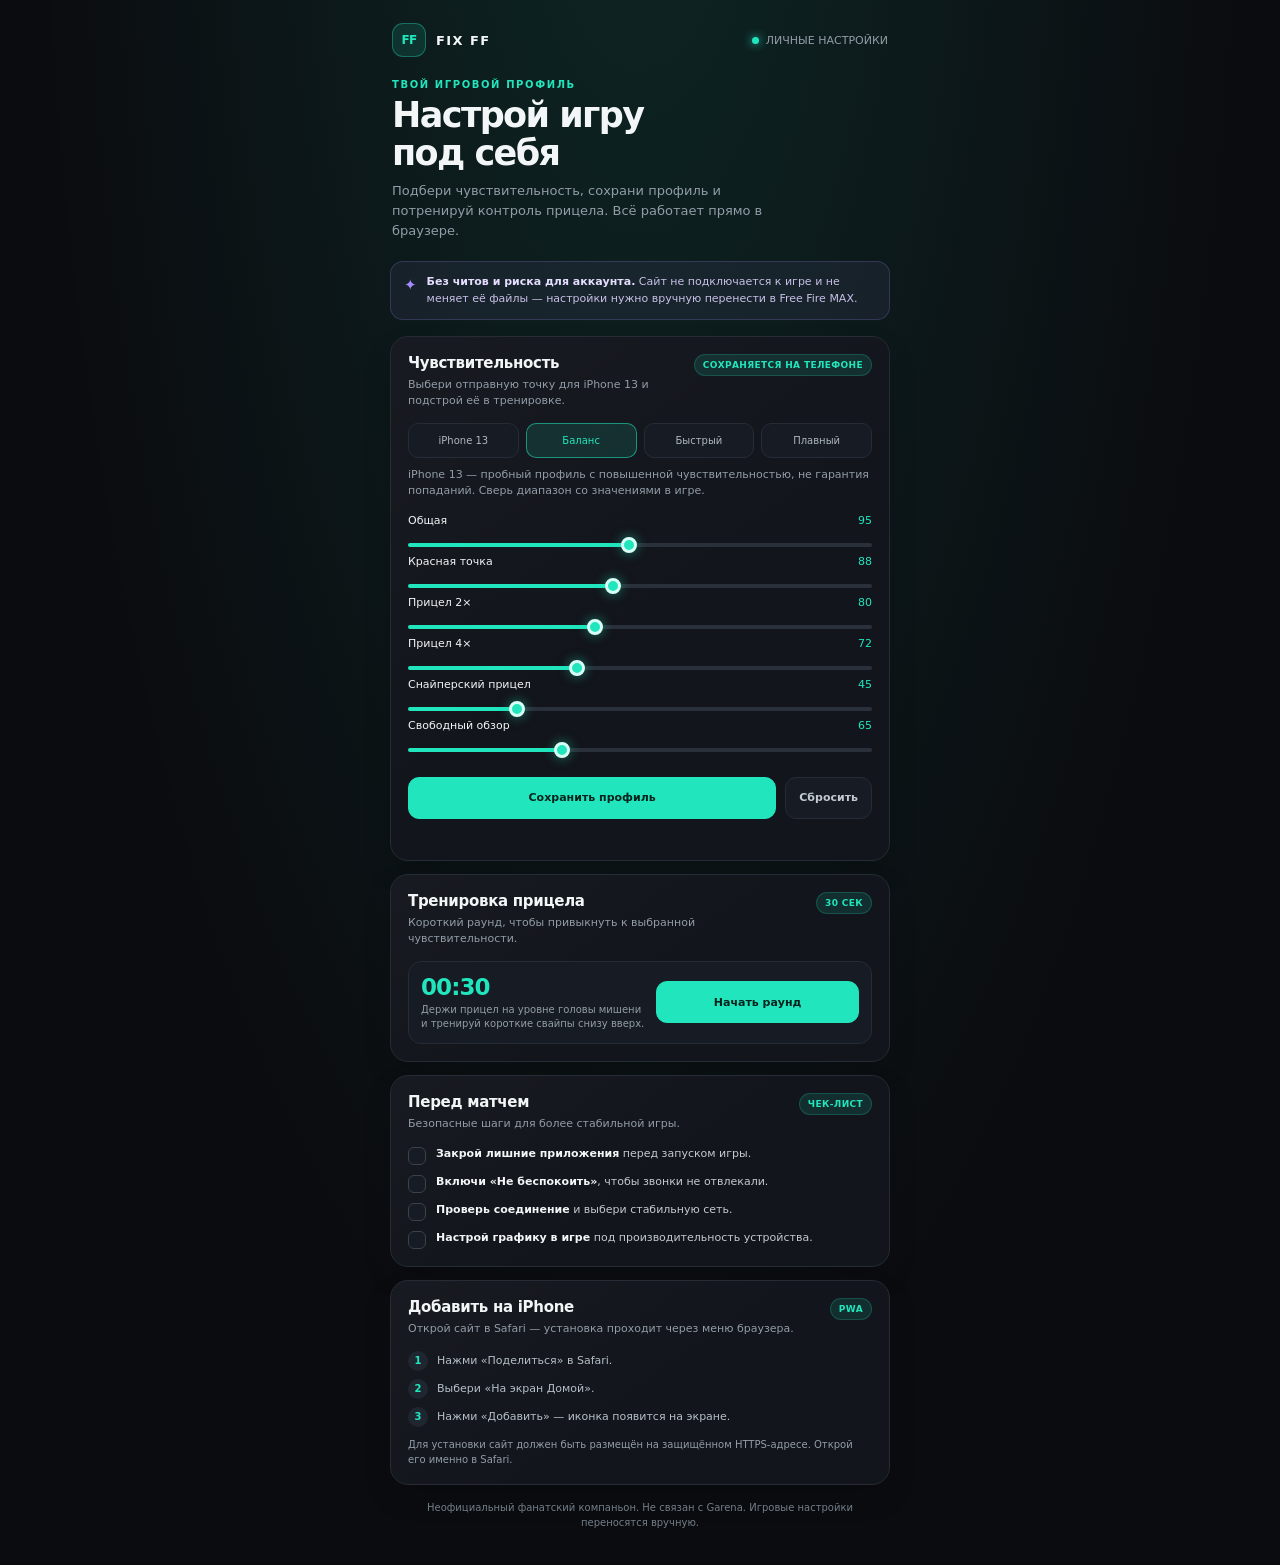
==== index.html @ a0e66955 "Add FIX FF iPhone app files Co-authored-by: Copilot <223556219+Copilot@users.noreply.github.com>" ====
<!doctype html>
<html lang="ru">
  <head>
    <meta charset="utf-8">
    <meta name="viewport" content="width=device-width, initial-scale=1, viewport-fit=cover">
    <meta name="theme-color" content="#0b0c10">
    <meta name="description" content="Настройки чувствительности и тренировка для Free Fire MAX. Работает как приложение на iPhone.">
    <title>FIX FF — настройки и тренировка</title>
    <link rel="manifest" href="manifest.webmanifest">
    <link rel="icon" href="icon.svg" type="image/svg+xml">
    <link rel="apple-touch-icon" href="apple-touch-icon.png">
    <style>
      :root {
        color-scheme: dark;
        --bg: #0b0c10;
        --panel: #12151b;
        --panel-soft: #171b23;
        --line: #252c35;
        --text: #f3f6f7;
        --muted: #929da7;
        --accent: #21e6bd;
        --accent-soft: rgba(33, 230, 189, .12);
        --purple: #a68aff;
        --danger: #ff847b;
        font-family: Inter, ui-sans-serif, system-ui, -apple-system, BlinkMacSystemFont, "Segoe UI", sans-serif;
        font-synthesis: none;
      }

      * { box-sizing: border-box; }

      body {
        min-height: 100vh;
        margin: 0;
        padding: max(18px, env(safe-area-inset-top)) 16px max(26px, env(safe-area-inset-bottom));
        background:
          radial-gradient(ellipse at 50% -18%, rgba(33, 230, 189, .12), transparent 38rem),
          var(--bg);
        color: var(--text);
      }

      button, input { font: inherit; }
      button { color: inherit; }
      .shell { width: min(100%, 500px); margin: 0 auto; }
      .topbar { display: flex; align-items: center; justify-content: space-between; margin: 5px 2px 22px; }
      .brand { display: flex; align-items: center; gap: 10px; font-size: 13px; font-weight: 800; letter-spacing: .11em; }
      .brand-mark {
        display: grid;
        width: 34px;
        height: 34px;
        place-items: center;
        border: 1px solid rgba(33, 230, 189, .35);
        border-radius: 11px;
        background: var(--accent-soft);
        color: var(--accent);
        font-size: 12px;
        letter-spacing: -.05em;
      }
      .offline { display: flex; align-items: center; gap: 7px; color: var(--muted); font-size: 11px; }
      .dot { width: 7px; height: 7px; border-radius: 50%; background: var(--accent); box-shadow: 0 0 10px var(--accent); }
      .hero { margin: 0 2px 20px; }
      .eyebrow { color: var(--accent); font-size: 10px; font-weight: 800; letter-spacing: .16em; text-transform: uppercase; }
      h1 { margin: 7px 0 8px; font-size: clamp(26px, 7vw, 35px); letter-spacing: -.045em; line-height: 1.08; }
      .intro { max-width: 390px; margin: 0; color: var(--muted); font-size: 13px; line-height: 1.55; }
      .notice {
        display: flex;
        gap: 10px;
        margin: 0 0 16px;
        padding: 12px 13px;
        border: 1px solid rgba(166, 138, 255, .2);
        border-radius: 13px;
        background: rgba(166, 138, 255, .07);
        color: #c9c0e8;
        font-size: 11px;
        line-height: 1.5;
      }
      .notice strong { color: #e6deff; }
      .notice-icon { flex: 0 0 auto; color: var(--purple); font-size: 15px; }
      .card {
        margin-bottom: 13px;
        padding: 17px;
        border: 1px solid var(--line);
        border-radius: 18px;
        background: linear-gradient(145deg, rgba(255,255,255,.025), transparent 55%), var(--panel);
        box-shadow: 0 12px 28px rgba(0,0,0,.13);
      }
      .card-heading { display: flex; align-items: flex-start; justify-content: space-between; gap: 12px; margin-bottom: 14px; }
      h2 { margin: 0; font-size: 15px; letter-spacing: -.02em; }
      .subheading { margin: 5px 0 0; color: var(--muted); font-size: 11px; line-height: 1.45; }
      .device-note { margin: -7px 0 15px; }
      .tag {
        flex: 0 0 auto;
        padding: 5px 8px;
        border: 1px solid rgba(33, 230, 189, .2);
        border-radius: 20px;
        background: var(--accent-soft);
        color: var(--accent);
        font-size: 9px;
        font-weight: 750;
        letter-spacing: .04em;
      }
      .presets { display: flex; gap: 7px; margin-bottom: 16px; }
      .preset {
        flex: 1;
        min-height: 35px;
        padding: 7px 5px;
        border: 1px solid var(--line);
        border-radius: 10px;
        background: var(--panel-soft);
        color: #aeb8c1;
        font-size: 10px;
        cursor: pointer;
      }
      .preset[aria-pressed="true"] { border-color: rgba(33,230,189,.55); background: var(--accent-soft); color: var(--accent); }
      .slider-row { margin: 0 0 15px; }
      .slider-row:last-child { margin-bottom: 0; }
      .slider-label { display: flex; justify-content: space-between; align-items: center; margin-bottom: 8px; font-size: 11px; }
      .slider-label output { min-width: 30px; color: var(--accent); font-variant-numeric: tabular-nums; text-align: right; }
      input[type="range"] {
        display: block;
        width: 100%;
        height: 20px;
        margin: 0;
        appearance: none;
        background: transparent;
        cursor: pointer;
      }
      input[type="range"]::-webkit-slider-runnable-track { height: 4px; border-radius: 8px; background: linear-gradient(to right, var(--accent) var(--fill, 50%), #293039 var(--fill, 50%)); }
      input[type="range"]::-moz-range-track { height: 4px; border-radius: 8px; background: #293039; }
      input[type="range"]::-moz-range-progress { height: 4px; border-radius: 8px; background: var(--accent); }
      input[type="range"]::-webkit-slider-thumb {
        width: 16px;
        height: 16px;
        margin-top: -6px;
        appearance: none;
        border: 3px solid #d8fff6;
        border-radius: 50%;
        background: var(--accent);
        box-shadow: 0 0 12px rgba(33,230,189,.5);
      }
      input[type="range"]::-moz-range-thumb { width: 10px; height: 10px; border: 3px solid #d8fff6; border-radius: 50%; background: var(--accent); box-shadow: 0 0 12px rgba(33,230,189,.5); }
      .actions { display: flex; gap: 9px; margin-top: 17px; }
      .button {
        min-height: 42px;
        padding: 10px 13px;
        border: 1px solid var(--line);
        border-radius: 11px;
        background: var(--panel-soft);
        font-size: 11px;
        font-weight: 750;
        cursor: pointer;
        transition: transform .15s ease, border-color .15s ease;
      }
      .button:active, .preset:active { transform: scale(.98); }
      .button-primary { flex: 1; border-color: var(--accent); background: var(--accent); color: #06221c; }
      .button-quiet { color: #c3cbd1; }
      .saved-note { min-height: 15px; margin: 9px 0 0; color: var(--accent); font-size: 10px; }
      .drill-box { display: flex; align-items: center; justify-content: space-between; gap: 12px; padding: 12px; border: 1px solid var(--line); border-radius: 13px; background: var(--panel-soft); }
      .drill-time { color: var(--accent); font-size: 23px; font-weight: 800; font-variant-numeric: tabular-nums; letter-spacing: -.04em; }
      .drill-copy { margin-top: 3px; color: var(--muted); font-size: 10px; line-height: 1.4; }
      .drill-box .button { min-width: 98px; }
      .tip-list { display: grid; gap: 9px; margin: 0; padding: 0; list-style: none; }
      .tip { display: flex; align-items: flex-start; gap: 10px; color: #c3cbd1; font-size: 11px; line-height: 1.45; }
      .check {
        display: grid;
        flex: 0 0 18px;
        width: 18px;
        height: 18px;
        margin-top: 1px;
        place-items: center;
        border: 1px solid #39434d;
        border-radius: 6px;
        background: #171b23;
        color: #06221c;
        font-size: 11px;
        cursor: pointer;
      }
      .check[aria-pressed="true"] { border-color: var(--accent); background: var(--accent); }
      .tip strong { color: var(--text); font-weight: 650; }
      .install-steps { display: grid; gap: 8px; margin: 13px 0 0; padding: 0; list-style: none; counter-reset: steps; }
      .install-steps li { display: flex; align-items: center; gap: 9px; color: #b6c0c8; font-size: 11px; line-height: 1.4; counter-increment: steps; }
      .install-steps li::before {
        display: grid;
        flex: 0 0 20px;
        width: 20px;
        height: 20px;
        place-items: center;
        border-radius: 50%;
        background: #202630;
        color: var(--accent);
        content: counter(steps);
        font-size: 10px;
        font-weight: 800;
      }
      .install-note { margin: 10px 0 0; color: var(--muted); font-size: 10px; line-height: 1.5; }
      .footer { padding: 2px 4px 8px; color: #737e88; font-size: 10px; line-height: 1.55; text-align: center; }
      .visually-hidden { position: absolute; width: 1px; height: 1px; padding: 0; overflow: hidden; clip: rect(0,0,0,0); white-space: nowrap; clip-path: inset(50%); }
      @media (max-width: 380px) {
        .card-heading { flex-wrap: wrap; }
        .card-heading > div { min-width: 0; }
      }
      @media (prefers-reduced-motion: reduce) { *, *::before, *::after { scroll-behavior: auto !important; transition-duration: .01ms !important; } }
    </style>
  </head>
  <body>
    <main class="shell">
      <header class="topbar">
        <div class="brand"><span class="brand-mark" aria-hidden="true">FF</span><span>FIX FF</span></div>
        <div class="offline"><span class="dot" aria-hidden="true"></span><span>ЛИЧНЫЕ НАСТРОЙКИ</span></div>
      </header>

      <section class="hero" aria-labelledby="page-title">
        <div class="eyebrow">твой игровой профиль</div>
        <h1 id="page-title">Настрой игру<br>под себя</h1>
        <p class="intro">Подбери чувствительность, сохрани профиль и потренируй контроль прицела. Всё работает прямо в браузере.</p>
      </section>

      <aside class="notice">
        <span class="notice-icon" aria-hidden="true">✦</span>
        <span><strong>Без читов и риска для аккаунта.</strong> Сайт не подключается к игре и не меняет её файлы — настройки нужно вручную перенести в Free Fire MAX.</span>
      </aside>

      <section class="card" aria-labelledby="sensitivity-title">
        <div class="card-heading">
          <div>
            <h2 id="sensitivity-title">Чувствительность</h2>
            <p class="subheading">Выбери отправную точку для iPhone 13 и подстрой её в тренировке.</p>
          </div>
          <span class="tag">СОХРАНЯЕТСЯ НА ТЕЛЕФОНЕ</span>
        </div>

        <div class="presets" role="group" aria-label="Готовые профили">
          <button class="preset" type="button" data-preset="iphone13" aria-pressed="false">iPhone 13</button>
          <button class="preset" type="button" data-preset="balanced" aria-pressed="true">Баланс</button>
          <button class="preset" type="button" data-preset="fast" aria-pressed="false">Быстрый</button>
          <button class="preset" type="button" data-preset="steady" aria-pressed="false">Плавный</button>
        </div>
        <p class="subheading device-note">iPhone 13 — пробный профиль с повышенной чувствительностью, не гарантия попаданий. Сверь диапазон со значениями в игре.</p>

        <div id="sliders">
          <label class="slider-row">
            <span class="slider-label"><span>Общая</span><output for="general">95</output></span>
            <input id="general" name="general" type="range" min="0" max="200" value="95">
          </label>
          <label class="slider-row">
            <span class="slider-label"><span>Красная точка</span><output for="redDot">88</output></span>
            <input id="redDot" name="redDot" type="range" min="0" max="200" value="88">
          </label>
          <label class="slider-row">
            <span class="slider-label"><span>Прицел 2×</span><output for="scope2">80</output></span>
            <input id="scope2" name="scope2" type="range" min="0" max="200" value="80">
          </label>
          <label class="slider-row">
            <span class="slider-label"><span>Прицел 4×</span><output for="scope4">72</output></span>
            <input id="scope4" name="scope4" type="range" min="0" max="200" value="72">
          </label>
          <label class="slider-row">
            <span class="slider-label"><span>Снайперский прицел</span><output for="sniper">45</output></span>
            <input id="sniper" name="sniper" type="range" min="0" max="200" value="45">
          </label>
          <label class="slider-row">
            <span class="slider-label"><span>Свободный обзор</span><output for="freeLook">65</output></span>
            <input id="freeLook" name="freeLook" type="range" min="0" max="200" value="65">
          </label>
        </div>

        <div class="actions">
          <button id="save-settings" class="button button-primary" type="button">Сохранить профиль</button>
          <button id="reset-settings" class="button button-quiet" type="button">Сбросить</button>
        </div>
        <p id="saved-note" class="saved-note" role="status" aria-live="polite"></p>
      </section>

      <section class="card" aria-labelledby="training-title">
        <div class="card-heading">
          <div>
            <h2 id="training-title">Тренировка прицела</h2>
            <p class="subheading">Короткий раунд, чтобы привыкнуть к выбранной чувствительности.</p>
          </div>
          <span class="tag">30 СЕК</span>
        </div>
        <div class="drill-box">
          <div>
            <div id="timer" class="drill-time" aria-live="off">00:30</div>
            <div class="drill-copy">Держи прицел на уровне головы мишени<br>и тренируй короткие свайпы снизу вверх.</div>
          </div>
          <button id="start-drill" class="button button-primary" type="button">Начать раунд</button>
        </div>
      </section>

      <section class="card" aria-labelledby="optimization-title">
        <div class="card-heading">
          <div>
            <h2 id="optimization-title">Перед матчем</h2>
            <p class="subheading">Безопасные шаги для более стабильной игры.</p>
          </div>
          <span class="tag">ЧЕК-ЛИСТ</span>
        </div>
        <ul class="tip-list">
          <li class="tip"><button class="check" type="button" aria-pressed="false" aria-label="Отметить: закрыть лишние приложения"></button><span><strong>Закрой лишние приложения</strong> перед запуском игры.</span></li>
          <li class="tip"><button class="check" type="button" aria-pressed="false" aria-label="Отметить: включить режим Не беспокоить"></button><span><strong>Включи «Не беспокоить»</strong>, чтобы звонки не отвлекали.</span></li>
          <li class="tip"><button class="check" type="button" aria-pressed="false" aria-label="Отметить: проверить соединение"></button><span><strong>Проверь соединение</strong> и выбери стабильную сеть.</span></li>
          <li class="tip"><button class="check" type="button" aria-pressed="false" aria-label="Отметить: настроить графику в игре"></button><span><strong>Настрой графику в игре</strong> под производительность устройства.</span></li>
        </ul>
      </section>

      <section class="card" aria-labelledby="install-title">
        <div class="card-heading">
          <div>
            <h2 id="install-title">Добавить на iPhone</h2>
            <p class="subheading">Открой сайт в Safari — установка проходит через меню браузера.</p>
          </div>
          <span class="tag">PWA</span>
        </div>
        <ol class="install-steps">
          <li>Нажми «Поделиться» в Safari.</li>
          <li>Выбери «На экран Домой».</li>
          <li>Нажми «Добавить» — иконка появится на экране.</li>
        </ol>
        <p class="install-note">Для установки сайт должен быть размещён на защищённом HTTPS-адресе. Открой его именно в Safari.</p>
      </section>

      <footer class="footer">Неофициальный фанатский компаньон. Не связан с Garena. Игровые настройки переносятся вручную.</footer>
    </main>

    <script>
      (() => {
        const storageKey = "fix-ff-profile-v1";
        const defaults = { general: 95, redDot: 88, scope2: 80, scope4: 72, sniper: 45, freeLook: 65 };
        const presets = {
          iphone13: { general: 170, redDot: 160, scope2: 145, scope4: 125, sniper: 80, freeLook: 120 },
          balanced: defaults,
          fast: { general: 120, redDot: 112, scope2: 98, scope4: 86, sniper: 54, freeLook: 82 },
          steady: { general: 78, redDot: 72, scope2: 64, scope4: 56, sniper: 35, freeLook: 52 }
        };
        const sliderInputs = [...document.querySelectorAll('#sliders input[type="range"]')];
        const saveMessage = document.getElementById("saved-note");

        function setSlider(input, value) {
          const number = Math.max(Number(input.min), Math.min(Number(input.max), Number(value)));
          input.value = String(number);
          input.parentElement.querySelector("output").value = String(number);
          input.style.setProperty("--fill", `${number / Number(input.max) * 100}%`);
        }

        function readSettings() {
          return Object.fromEntries(sliderInputs.map((input) => [input.name, Number(input.value)]));
        }

        function loadSettings() {
          try {
            const stored = JSON.parse(localStorage.getItem(storageKey));
            if (!stored || typeof stored !== "object" || Array.isArray(stored)) return defaults;
            return Object.fromEntries(sliderInputs.map((input) => {
              const value = stored[input.name];
              return [input.name, Number.isFinite(value) ? value : defaults[input.name]];
            }));
          } catch (error) {
            saveMessage.textContent = "Не удалось прочитать профиль из памяти браузера.";
            console.error("Could not read the saved sensitivity profile.", error);
            return defaults;
          }
        }

        function applySettings(settings) {
          sliderInputs.forEach((input) => setSlider(input, settings[input.name]));
          document.querySelectorAll(".preset").forEach((button) => {
            const preset = presets[button.dataset.preset];
            const selected = Object.keys(preset).every((key) => preset[key] === Number(settings[key]));
            button.setAttribute("aria-pressed", String(selected));
          });
        }

        applySettings(loadSettings());
        sliderInputs.forEach((input) => input.addEventListener("input", () => {
          setSlider(input, input.value);
          document.querySelectorAll(".preset").forEach((button) => button.setAttribute("aria-pressed", "false"));
          saveMessage.textContent = "Изменения не сохранены.";
        }));

        document.querySelectorAll(".preset").forEach((button) => {
          button.addEventListener("click", () => {
            applySettings(presets[button.dataset.preset]);
            saveMessage.textContent = "Профиль выбран — нажми «Сохранить профиль».";
          });
        });

        document.getElementById("save-settings").addEventListener("click", () => {
          try {
            localStorage.setItem(storageKey, JSON.stringify(readSettings()));
            saveMessage.textContent = "Профиль сохранён на этом устройстве.";
          } catch (error) {
            saveMessage.textContent = "Не удалось сохранить профиль. Проверь настройки приватности браузера.";
            console.error("Could not save the sensitivity profile.", error);
          }
        });

        document.getElementById("reset-settings").addEventListener("click", () => {
          applySettings(defaults);
          saveMessage.textContent = "Настройки сброшены. Чтобы сохранить, нажми «Сохранить профиль».";
        });

        document.querySelectorAll(".check").forEach((button, index) => {
          const checklistKey = `fix-ff-check-${index}`;
          button.setAttribute("aria-pressed", String(localStorage.getItem(checklistKey) === "true"));
          button.textContent = button.getAttribute("aria-pressed") === "true" ? "✓" : "";
          button.addEventListener("click", () => {
            const pressed = button.getAttribute("aria-pressed") !== "true";
            button.setAttribute("aria-pressed", String(pressed));
            button.textContent = pressed ? "✓" : "";
            localStorage.setItem(checklistKey, String(pressed));
          });
        });

        let remaining = 30;
        let drillInterval;
        const timer = document.getElementById("timer");
        const startButton = document.getElementById("start-drill");

        function showTime() {
          timer.textContent = `00:${String(remaining).padStart(2, "0")}`;
        }

        startButton.addEventListener("click", () => {
          if (drillInterval) {
            clearInterval(drillInterval);
            drillInterval = undefined;
            startButton.textContent = "Продолжить";
            return;
          }
          if (remaining === 0) remaining = 30;
          startButton.textContent = "Пауза";
          drillInterval = setInterval(() => {
            remaining -= 1;
            showTime();
            if (remaining <= 0) {
              clearInterval(drillInterval);
              drillInterval = undefined;
              startButton.textContent = "Ещё раунд";
              saveMessage.textContent = "Раунд завершён — попробуй настройки в игре.";
            }
          }, 1000);
        });

        if ("serviceWorker" in navigator) {
          window.addEventListener("load", () => {
            navigator.serviceWorker.register("./service-worker.js").catch((error) => {
              console.error("Could not enable offline support.", error);
            });
          });
        }
      })();
    </script>
  </body>
</html>
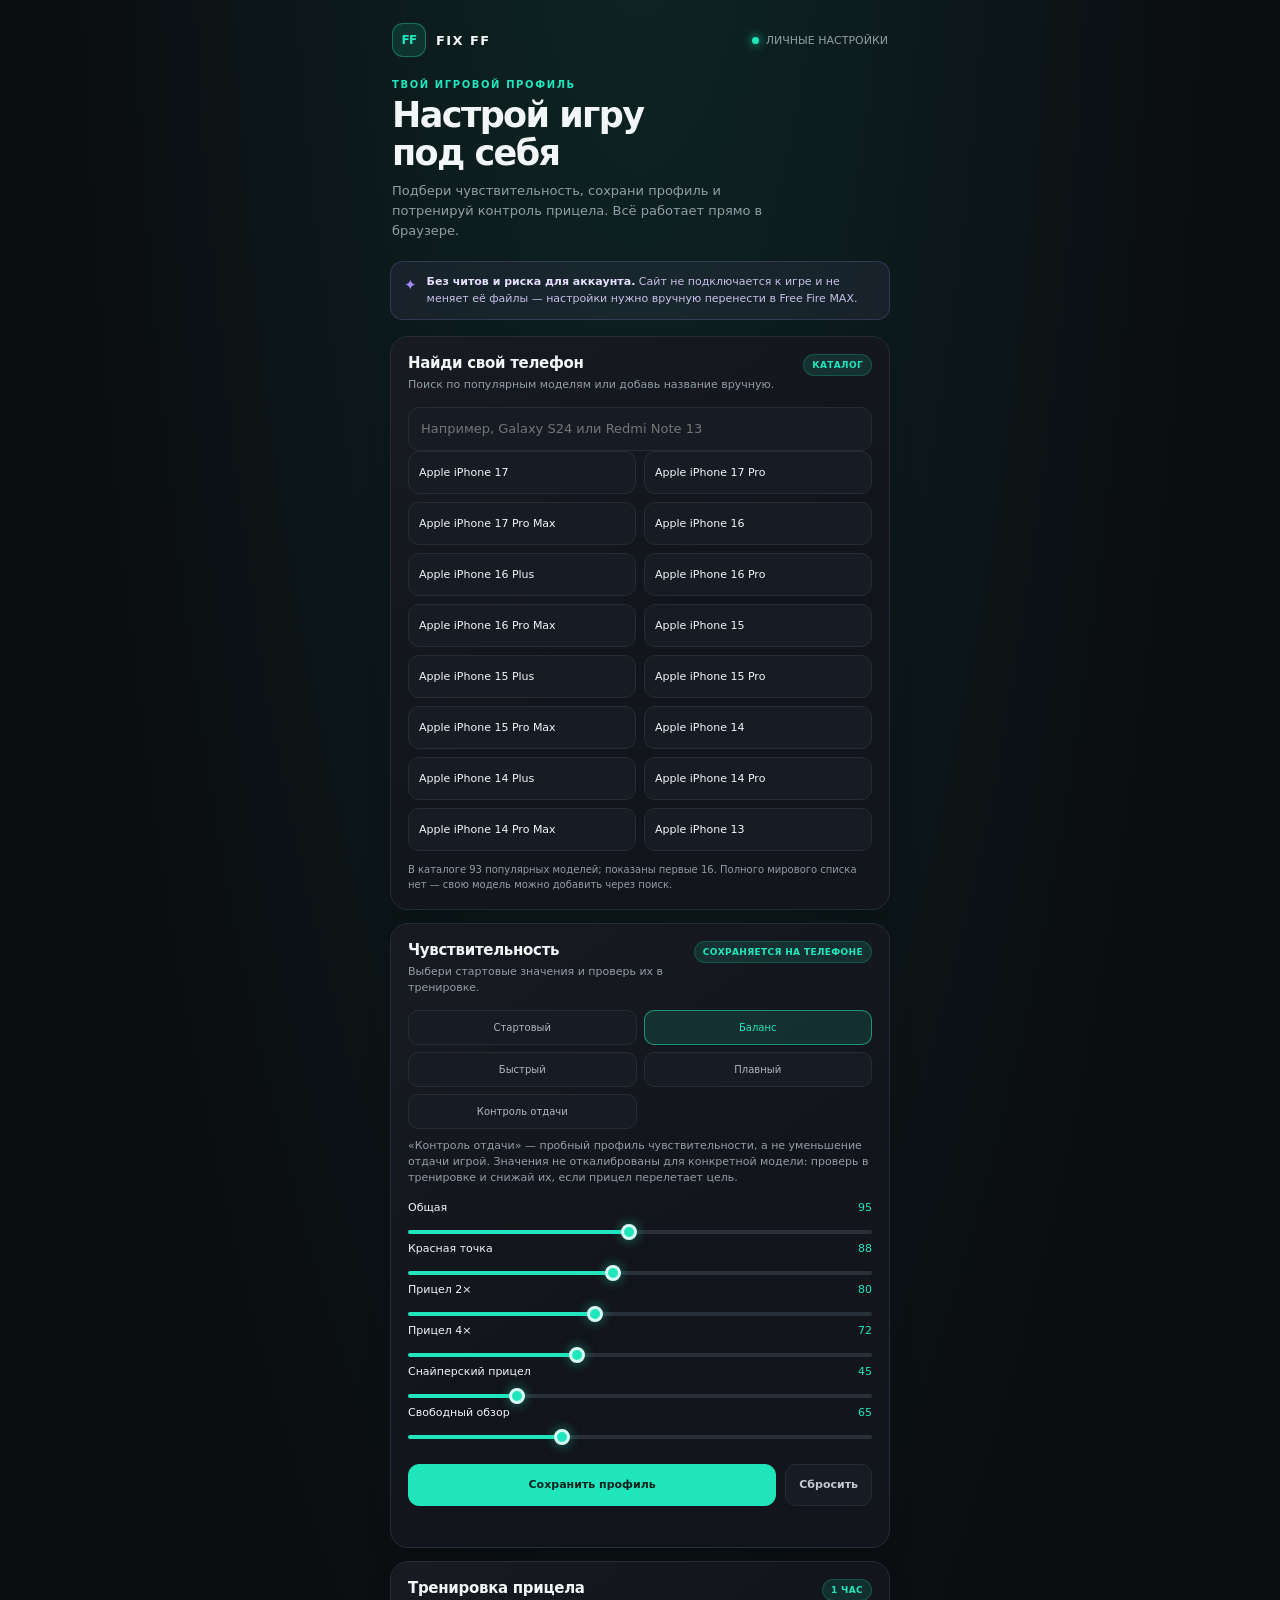
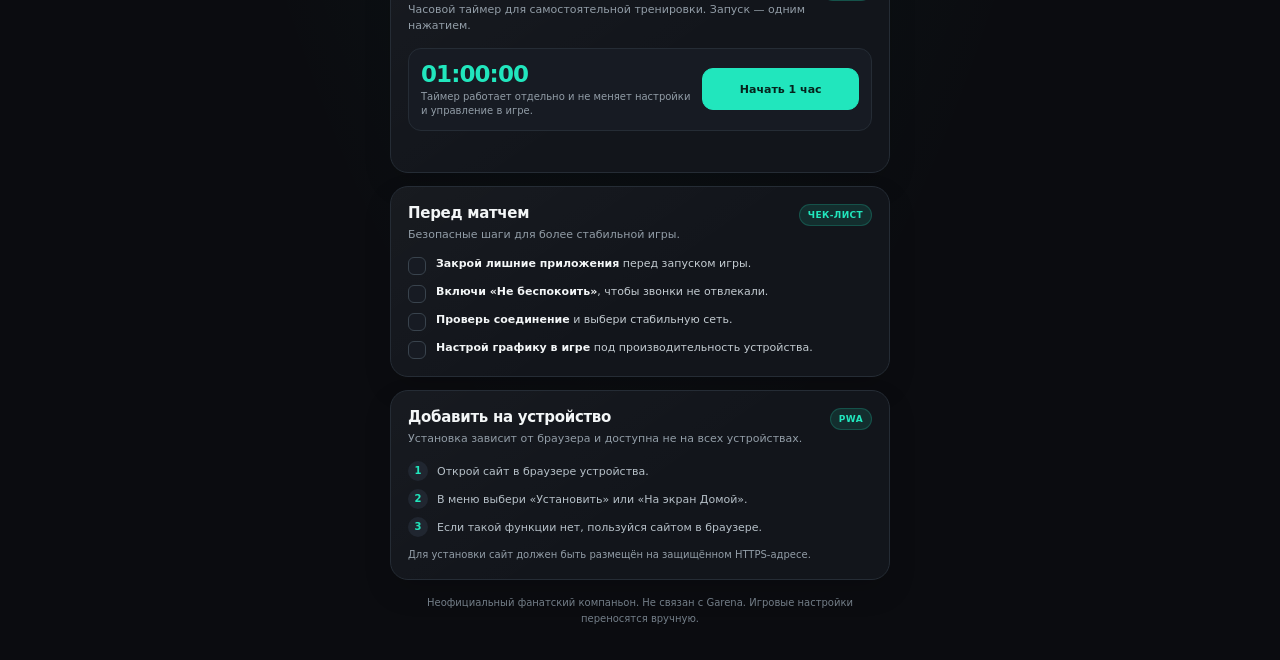
==== commit 918b0ef2: "Add device profiles and one-hour training timer" ====
--- a/index.html
+++ b/index.html
@@ -98,11 +98,10 @@
         font-weight: 750;
         letter-spacing: .04em;
       }
-      .presets { display: flex; gap: 7px; margin-bottom: 16px; }
+      .presets { display: grid; grid-template-columns: repeat(2, minmax(0, 1fr)); gap: 7px; margin-bottom: 16px; }
       .preset {
-        flex: 1;
         min-height: 35px;
-        padding: 7px 5px;
+        padding: 7px;
         border: 1px solid var(--line);
         border-radius: 10px;
         background: var(--panel-soft);
@@ -154,6 +153,71 @@
       .button-primary { flex: 1; border-color: var(--accent); background: var(--accent); color: #06221c; }
       .button-quiet { color: #c3cbd1; }
       .saved-note { min-height: 15px; margin: 9px 0 0; color: var(--accent); font-size: 10px; }
+      .device-search { margin-bottom: 12px; }
+      .device-search input {
+        width: 100%;
+        min-height: 44px;
+        padding: 10px 12px;
+        border: 1px solid var(--line);
+        border-radius: 11px;
+        outline-color: var(--accent);
+        background: var(--panel-soft);
+        color: var(--text);
+        font-size: 13px;
+      }
+      .device-results { display: grid; grid-template-columns: repeat(2, minmax(0, 1fr)); gap: 8px; }
+      .device-option {
+        min-width: 0;
+        min-height: 43px;
+        padding: 9px 10px;
+        border: 1px solid var(--line);
+        border-radius: 11px;
+        background: var(--panel-soft);
+        color: var(--text);
+        font-size: 11px;
+        text-align: left;
+        cursor: pointer;
+      }
+      .device-option:hover, .device-option:focus-visible { border-color: var(--accent); }
+      .device-results-note { margin: 11px 0 0; color: var(--muted); font-size: 10px; line-height: 1.5; }
+      .device-screen {
+        position: relative;
+        overflow: hidden;
+        min-height: 176px;
+        margin-bottom: 13px;
+        padding: 17px;
+        border: 1px solid rgba(255, 66, 77, .35);
+        border-radius: 18px;
+        background: radial-gradient(ellipse at 82% 25%, rgba(255, 28, 48, .34), transparent 55%), linear-gradient(145deg, #260d12, #110d12 72%);
+      }
+      .device-screen::after {
+        position: absolute;
+        inset: -45%;
+        background: linear-gradient(110deg, transparent 44%, rgba(255, 62, 75, .12) 49%, transparent 54%);
+        content: "";
+        pointer-events: none;
+        animation: red-sweep 5s ease-in-out infinite;
+      }
+      @keyframes red-sweep {
+        0%, 100% { transform: translateX(-28%); opacity: .25; }
+        50% { transform: translateX(28%); opacity: .8; }
+      }
+      .device-screen > * { position: relative; z-index: 1; }
+      .device-screen .eyebrow { color: #ff6b75; }
+      .device-screen h1 { margin: 8px 0; }
+      .device-screen p { max-width: 420px; margin: 0; color: #e6bfc2; font-size: 11px; line-height: 1.5; }
+      .device-screen .button { margin-top: 13px; }
+      .device-accent { border-color: #ff5966; background: #e93d4b; color: #fff; }
+      .shell.is-device-view > :not(.topbar):not(#device-screen):not(#sensitivity-card) { display: none; }
+      .shell.is-device-view #sensitivity-card { border-color: rgba(255, 66, 77, .28); }
+      .shell.is-device-view #sensitivity-card .slider-label output { color: #ff6b75; }
+      .shell.is-device-view #sensitivity-card input[type="range"]::-webkit-slider-runnable-track { background: linear-gradient(to right, #ff5966 var(--fill, 50%), #40272b var(--fill, 50%)); }
+      .shell.is-device-view #sensitivity-card input[type="range"]::-moz-range-progress { background: #ff5966; }
+      .shell.is-device-view #sensitivity-card input[type="range"]::-webkit-slider-thumb { border-color: #ffe3e5; background: #ff5966; box-shadow: 0 0 12px rgba(255, 63, 77, .5); }
+      .shell.is-device-view #sensitivity-card input[type="range"]::-moz-range-thumb { border-color: #ffe3e5; background: #ff5966; box-shadow: 0 0 12px rgba(255, 63, 77, .5); }
+      .shell.is-device-view #sensitivity-card .button-primary { border-color: #ff5966; background: #ff5966; color: #260d12; }
+      .shell.is-device-view #sensitivity-card .preset[aria-pressed="true"] { border-color: rgba(255,89,102,.6); background: rgba(255,89,102,.13); color: #ff8088; }
+      @media (prefers-reduced-motion: reduce) { .device-screen::after { animation: none; } }
       .drill-box { display: flex; align-items: center; justify-content: space-between; gap: 12px; padding: 12px; border: 1px solid var(--line); border-radius: 13px; background: var(--panel-soft); }
       .drill-time { color: var(--accent); font-size: 23px; font-weight: 800; font-variant-numeric: tabular-nums; letter-spacing: -.04em; }
       .drill-copy { margin-top: 3px; color: var(--muted); font-size: 10px; line-height: 1.4; }
@@ -219,22 +283,46 @@
         <span><strong>Без читов и риска для аккаунта.</strong> Сайт не подключается к игре и не меняет её файлы — настройки нужно вручную перенести в Free Fire MAX.</span>
       </aside>
 
-      <section class="card" aria-labelledby="sensitivity-title">
+      <section id="device-catalog" class="card" aria-labelledby="device-catalog-title">
+        <div class="card-heading">
+          <div>
+            <h2 id="device-catalog-title">Найди свой телефон</h2>
+            <p class="subheading">Поиск по популярным моделям или добавь название вручную.</p>
+          </div>
+          <span class="tag">КАТАЛОГ</span>
+        </div>
+        <label class="device-search">
+          <span class="visually-hidden">Поиск модели телефона</span>
+          <input id="device-search" type="search" maxlength="60" autocomplete="off" placeholder="Например, Galaxy S24 или Redmi Note 13">
+        </label>
+        <div id="device-results" class="device-results" role="group" aria-label="Результаты поиска телефонов"></div>
+        <p id="device-results-note" class="device-results-note" aria-live="polite"></p>
+      </section>
+
+      <section id="device-screen" class="device-screen" aria-labelledby="device-title" tabindex="-1" hidden>
+        <div class="eyebrow">ПРОФИЛЬ УСТРОЙСТВА</div>
+        <h1 id="device-title">Телефон</h1>
+        <p>Красное оформление — только тема экрана. Ниже можно вручную настроить и сохранить свой профиль для этой модели. Универсальных проверенных значений для каждого телефона нет.</p>
+        <button id="back-to-devices" class="button device-accent" type="button">← К поиску телефонов</button>
+      </section>
+
+      <section id="sensitivity-card" class="card" aria-labelledby="sensitivity-title">
         <div class="card-heading">
           <div>
             <h2 id="sensitivity-title">Чувствительность</h2>
-            <p class="subheading">Выбери отправную точку для iPhone 13 и подстрой её в тренировке.</p>
+            <p class="subheading">Выбери стартовые значения и проверь их в тренировке.</p>
           </div>
           <span class="tag">СОХРАНЯЕТСЯ НА ТЕЛЕФОНЕ</span>
         </div>
 
         <div class="presets" role="group" aria-label="Готовые профили">
-          <button class="preset" type="button" data-preset="iphone13" aria-pressed="false">iPhone 13</button>
+          <button class="preset" type="button" data-preset="starter" aria-pressed="false">Стартовый</button>
           <button class="preset" type="button" data-preset="balanced" aria-pressed="true">Баланс</button>
           <button class="preset" type="button" data-preset="fast" aria-pressed="false">Быстрый</button>
           <button class="preset" type="button" data-preset="steady" aria-pressed="false">Плавный</button>
-        </div>
-        <p class="subheading device-note">iPhone 13 — пробный профиль с повышенной чувствительностью, не гарантия попаданий. Сверь диапазон со значениями в игре.</p>
+          <button class="preset" type="button" data-preset="recoil" aria-pressed="false">Контроль отдачи</button>
+        </div>
+        <p class="subheading device-note">«Контроль отдачи» — пробный профиль чувствительности, а не уменьшение отдачи игрой. Значения не откалиброваны для конкретной модели: проверь в тренировке и снижай их, если прицел перелетает цель.</p>
 
         <div id="sliders">
           <label class="slider-row">
@@ -274,17 +362,18 @@
         <div class="card-heading">
           <div>
             <h2 id="training-title">Тренировка прицела</h2>
-            <p class="subheading">Короткий раунд, чтобы привыкнуть к выбранной чувствительности.</p>
+            <p class="subheading">Часовой таймер для самостоятельной тренировки. Запуск — одним нажатием.</p>
           </div>
-          <span class="tag">30 СЕК</span>
+          <span class="tag">1 ЧАС</span>
         </div>
         <div class="drill-box">
           <div>
-            <div id="timer" class="drill-time" aria-live="off">00:30</div>
-            <div class="drill-copy">Держи прицел на уровне головы мишени<br>и тренируй короткие свайпы снизу вверх.</div>
+            <div id="timer" class="drill-time" aria-live="off">01:00:00</div>
+            <div class="drill-copy">Таймер работает отдельно и не меняет настройки<br>и управление в игре.</div>
           </div>
-          <button id="start-drill" class="button button-primary" type="button">Начать раунд</button>
-        </div>
+          <button id="start-drill" class="button button-primary" type="button">Начать 1 час</button>
+        </div>
+        <p id="drill-status" class="saved-note" role="status" aria-live="polite"></p>
       </section>
 
       <section class="card" aria-labelledby="optimization-title">
@@ -306,17 +395,17 @@
       <section class="card" aria-labelledby="install-title">
         <div class="card-heading">
           <div>
-            <h2 id="install-title">Добавить на iPhone</h2>
-            <p class="subheading">Открой сайт в Safari — установка проходит через меню браузера.</p>
+            <h2 id="install-title">Добавить на устройство</h2>
+            <p class="subheading">Установка зависит от браузера и доступна не на всех устройствах.</p>
           </div>
           <span class="tag">PWA</span>
         </div>
         <ol class="install-steps">
-          <li>Нажми «Поделиться» в Safari.</li>
-          <li>Выбери «На экран Домой».</li>
-          <li>Нажми «Добавить» — иконка появится на экране.</li>
+          <li>Открой сайт в браузере устройства.</li>
+          <li>В меню выбери «Установить» или «На экран Домой».</li>
+          <li>Если такой функции нет, пользуйся сайтом в браузере.</li>
         </ol>
-        <p class="install-note">Для установки сайт должен быть размещён на защищённом HTTPS-адресе. Открой его именно в Safari.</p>
+        <p class="install-note">Для установки сайт должен быть размещён на защищённом HTTPS-адресе.</p>
       </section>
 
       <footer class="footer">Неофициальный фанатский компаньон. Не связан с Garena. Игровые настройки переносятся вручную.</footer>
@@ -325,15 +414,51 @@
     <script>
       (() => {
         const storageKey = "fix-ff-profile-v1";
+        const customDevicesKey = "fix-ff-custom-devices-v1";
+        const builtInDevices = [
+          "Apple iPhone 17", "Apple iPhone 17 Pro", "Apple iPhone 17 Pro Max", "Apple iPhone 16", "Apple iPhone 16 Plus",
+          "Apple iPhone 16 Pro", "Apple iPhone 16 Pro Max", "Apple iPhone 15", "Apple iPhone 15 Plus",
+          "Apple iPhone 15 Pro", "Apple iPhone 15 Pro Max", "Apple iPhone 14", "Apple iPhone 14 Plus",
+          "Apple iPhone 14 Pro", "Apple iPhone 14 Pro Max", "Apple iPhone 13", "Apple iPhone 13 mini",
+          "Apple iPhone 13 Pro", "Apple iPhone 13 Pro Max", "Apple iPhone 12", "Apple iPhone 12 Pro",
+          "Samsung Galaxy S25", "Samsung Galaxy S25+", "Samsung Galaxy S25 Ultra", "Samsung Galaxy S24",
+          "Samsung Galaxy S24+", "Samsung Galaxy S24 Ultra", "Samsung Galaxy S23", "Samsung Galaxy S23 Ultra",
+          "Samsung Galaxy S22", "Samsung Galaxy S22 Ultra", "Samsung Galaxy A56", "Samsung Galaxy A55",
+          "Samsung Galaxy A36", "Samsung Galaxy A35", "Samsung Galaxy A26", "Samsung Galaxy A25",
+          "Samsung Galaxy A16", "Samsung Galaxy A15", "Samsung Galaxy Z Flip6", "Samsung Galaxy Z Fold6",
+          "Xiaomi 15", "Xiaomi 15 Ultra", "Xiaomi 14", "Xiaomi 14 Ultra", "Xiaomi 13T", "Xiaomi 13T Pro",
+          "Redmi Note 14", "Redmi Note 14 Pro", "Redmi Note 13", "Redmi Note 13 Pro", "Redmi Note 13 Pro+",
+          "Redmi Note 12", "Redmi Note 12 Pro", "Redmi 14C", "Redmi 13", "Redmi 12",
+          "POCO F7", "POCO F6", "POCO F6 Pro", "POCO X7", "POCO X7 Pro", "POCO X6", "POCO X6 Pro",
+          "Google Pixel 9", "Google Pixel 9 Pro", "Google Pixel 9 Pro XL", "Google Pixel 8", "Google Pixel 8 Pro",
+          "Google Pixel 7", "Google Pixel 7 Pro", "OnePlus 13", "OnePlus 12", "OnePlus 12R", "OnePlus Nord 4",
+          "OnePlus Nord 3", "Motorola Edge 50 Pro", "Motorola Edge 50 Fusion", "Motorola Moto G85",
+          "Motorola Moto G75", "HONOR 200", "HONOR 200 Pro", "HONOR X9c", "HONOR X8b",
+          "realme 14 Pro+", "realme 13 Pro+", "realme 12 Pro+", "realme GT 6", "realme GT 6T",
+          "Huawei nova 13", "Huawei nova 12", "Nothing Phone (3)", "Nothing Phone (2a)"
+        ];
         const defaults = { general: 95, redDot: 88, scope2: 80, scope4: 72, sniper: 45, freeLook: 65 };
         const presets = {
-          iphone13: { general: 170, redDot: 160, scope2: 145, scope4: 125, sniper: 80, freeLook: 120 },
+          starter: { general: 170, redDot: 160, scope2: 145, scope4: 125, sniper: 80, freeLook: 120 },
           balanced: defaults,
           fast: { general: 120, redDot: 112, scope2: 98, scope4: 86, sniper: 54, freeLook: 82 },
-          steady: { general: 78, redDot: 72, scope2: 64, scope4: 56, sniper: 35, freeLook: 52 }
+          steady: { general: 78, redDot: 72, scope2: 64, scope4: 56, sniper: 35, freeLook: 52 },
+          recoil: { general: 185, redDot: 175, scope2: 155, scope4: 130, sniper: 75, freeLook: 110 }
         };
         const sliderInputs = [...document.querySelectorAll('#sliders input[type="range"]')];
         const saveMessage = document.getElementById("saved-note");
+        const shell = document.querySelector(".shell");
+        const deviceSearch = document.getElementById("device-search");
+        const deviceResults = document.getElementById("device-results");
+        const deviceResultsNote = document.getElementById("device-results-note");
+        const deviceScreen = document.getElementById("device-screen");
+        const deviceTitle = document.getElementById("device-title");
+        const saveButton = document.getElementById("save-settings");
+        let selectedDevice;
+
+        function profileKey(deviceName) {
+          return deviceName ? `${storageKey}:device:${deviceName.toLocaleLowerCase()}` : storageKey;
+        }
 
         function setSlider(input, value) {
           const number = Math.max(Number(input.min), Math.min(Number(input.max), Number(value)));
@@ -346,9 +471,9 @@
           return Object.fromEntries(sliderInputs.map((input) => [input.name, Number(input.value)]));
         }
 
-        function loadSettings() {
+        function loadSettings(key = storageKey) {
           try {
-            const stored = JSON.parse(localStorage.getItem(storageKey));
+            const stored = JSON.parse(localStorage.getItem(key) || (key === storageKey ? "null" : localStorage.getItem(storageKey)));
             if (!stored || typeof stored !== "object" || Array.isArray(stored)) return defaults;
             return Object.fromEntries(sliderInputs.map((input) => {
               const value = stored[input.name];
@@ -386,8 +511,10 @@
 
         document.getElementById("save-settings").addEventListener("click", () => {
           try {
-            localStorage.setItem(storageKey, JSON.stringify(readSettings()));
-            saveMessage.textContent = "Профиль сохранён на этом устройстве.";
+            localStorage.setItem(profileKey(selectedDevice), JSON.stringify(readSettings()));
+            saveMessage.textContent = selectedDevice
+              ? `Профиль для ${selectedDevice} сохранён на этом устройстве.`
+              : "Профиль сохранён на этом устройстве.";
           } catch (error) {
             saveMessage.textContent = "Не удалось сохранить профиль. Проверь настройки приватности браузера.";
             console.error("Could not save the sensitivity profile.", error);
@@ -397,6 +524,89 @@
         document.getElementById("reset-settings").addEventListener("click", () => {
           applySettings(defaults);
           saveMessage.textContent = "Настройки сброшены. Чтобы сохранить, нажми «Сохранить профиль».";
+        });
+
+        function readCustomDevices() {
+          try {
+            const stored = JSON.parse(localStorage.getItem(customDevicesKey) || "[]");
+            if (!Array.isArray(stored) || !stored.every((name) => typeof name === "string")) {
+              throw new TypeError("Saved device list has an invalid format.");
+            }
+            return stored;
+          } catch (error) {
+            console.error("Could not read the saved device list.", error);
+            deviceResultsNote.textContent = "Не удалось прочитать список пользовательских устройств.";
+            return [];
+          }
+        }
+
+        function openDevice(name) {
+          selectedDevice = name;
+          deviceTitle.textContent = name;
+          applySettings(loadSettings(profileKey(name)));
+          saveMessage.textContent = "";
+          saveButton.textContent = "Сохранить профиль телефона";
+          deviceScreen.hidden = false;
+          shell.classList.add("is-device-view");
+          deviceScreen.focus({ preventScroll: true });
+          window.scrollTo(0, 0);
+        }
+
+        function renderDevices() {
+          const query = deviceSearch.value.trim();
+          const normalizedQuery = query.toLocaleLowerCase();
+          const allDevices = [...new Set([...builtInDevices, ...readCustomDevices()])];
+          const matches = allDevices
+            .filter((name) => name.toLocaleLowerCase().includes(normalizedQuery))
+            .slice(0, 16);
+          deviceResults.replaceChildren();
+          matches.forEach((name) => {
+            const option = document.createElement("button");
+            option.type = "button";
+            option.className = "device-option";
+            option.textContent = name;
+            option.addEventListener("click", () => openDevice(name));
+            deviceResults.append(option);
+          });
+
+          const hasRelevantMatch = allDevices.some((name) => name.toLocaleLowerCase().includes(normalizedQuery));
+          if (query && !hasRelevantMatch) {
+            const addButton = document.createElement("button");
+            addButton.type = "button";
+            addButton.className = "device-option";
+            addButton.textContent = `+ Добавить «${query}»`;
+            addButton.addEventListener("click", () => {
+              const customDevices = readCustomDevices();
+              if (!customDevices.some((name) => name.toLocaleLowerCase() === normalizedQuery)) {
+                customDevices.push(query);
+                try {
+                  localStorage.setItem(customDevicesKey, JSON.stringify(customDevices));
+                } catch (error) {
+                  deviceResultsNote.textContent = "Не удалось сохранить модель. Проверь настройки приватности браузера.";
+                  console.error("Could not save the custom device.", error);
+                  return;
+                }
+              }
+              openDevice(query);
+            });
+            deviceResults.append(addButton);
+          }
+
+          deviceResultsNote.textContent = query
+            ? `Найдено: ${matches.length}${matches.length === 16 ? "+" : ""}. Если модели нет в списке, добавь её вручную.`
+            : `В каталоге ${allDevices.length} популярных моделей; показаны первые 16. Полного мирового списка нет — свою модель можно добавить через поиск.`;
+        }
+
+        deviceSearch.addEventListener("input", renderDevices);
+        renderDevices();
+        document.getElementById("back-to-devices").addEventListener("click", () => {
+          shell.classList.remove("is-device-view");
+          deviceScreen.hidden = true;
+          selectedDevice = undefined;
+          saveButton.textContent = "Сохранить профиль";
+          renderDevices();
+          deviceSearch.focus({ preventScroll: true });
+          window.scrollTo(0, 0);
         });
 
         document.querySelectorAll(".check").forEach((button, index) => {
@@ -411,34 +621,57 @@
           });
         });
 
-        let remaining = 30;
+        const drillDuration = 60 * 60;
+        let remaining = drillDuration;
+        let deadline;
         let drillInterval;
         const timer = document.getElementById("timer");
         const startButton = document.getElementById("start-drill");
+        const drillStatus = document.getElementById("drill-status");
 
         function showTime() {
-          timer.textContent = `00:${String(remaining).padStart(2, "0")}`;
+          const hours = Math.floor(remaining / 3600);
+          const minutes = Math.floor((remaining % 3600) / 60);
+          const seconds = remaining % 60;
+          timer.textContent = [hours, minutes, seconds]
+            .map((part) => String(part).padStart(2, "0"))
+            .join(":");
+        }
+
+        function stopDrill() {
+          clearInterval(drillInterval);
+          drillInterval = undefined;
+          deadline = undefined;
+        }
+
+        function updateDrill() {
+          remaining = Math.max(0, Math.ceil((deadline - Date.now()) / 1000));
+          showTime();
+          if (remaining === 0) {
+            stopDrill();
+            startButton.textContent = "Начать снова";
+            drillStatus.textContent = "Час тренировки завершён.";
+          }
         }
 
         startButton.addEventListener("click", () => {
-          if (drillInterval) {
+          if (drillInterval !== undefined) {
+            updateDrill();
+            if (drillInterval === undefined) return;
             clearInterval(drillInterval);
             drillInterval = undefined;
+            remaining = Math.max(0, Math.ceil((deadline - Date.now()) / 1000));
+            deadline = undefined;
+            showTime();
             startButton.textContent = "Продолжить";
             return;
           }
-          if (remaining === 0) remaining = 30;
+          if (remaining === 0) remaining = drillDuration;
+          deadline = Date.now() + remaining * 1000;
           startButton.textContent = "Пауза";
-          drillInterval = setInterval(() => {
-            remaining -= 1;
-            showTime();
-            if (remaining <= 0) {
-              clearInterval(drillInterval);
-              drillInterval = undefined;
-              startButton.textContent = "Ещё раунд";
-              saveMessage.textContent = "Раунд завершён — попробуй настройки в игре.";
-            }
-          }, 1000);
+          drillStatus.textContent = "";
+          updateDrill();
+          if (deadline !== undefined) drillInterval = setInterval(updateDrill, 1000);
         });
 
         if ("serviceWorker" in navigator) {
